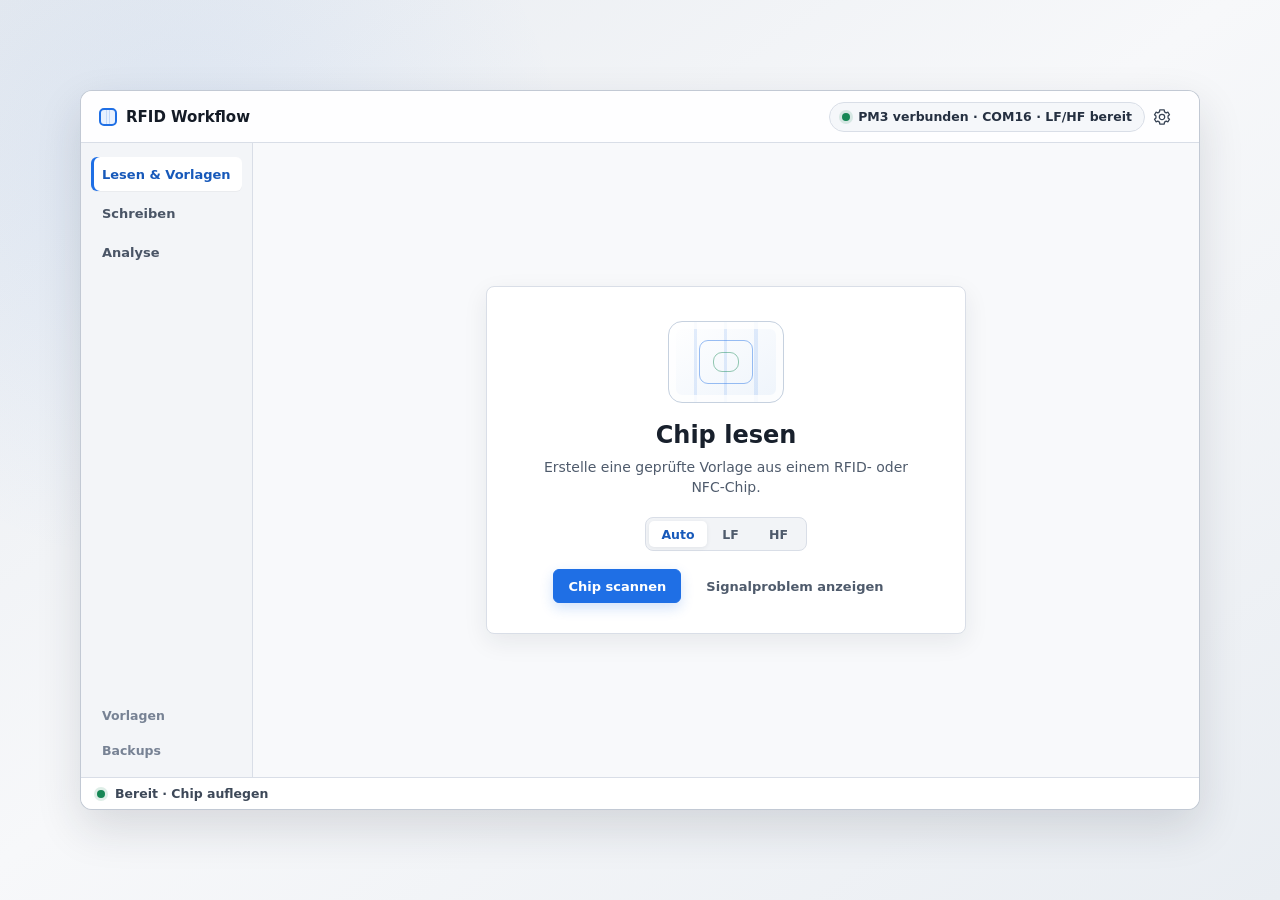
==== web_ui_prototype/index.html @ 1fb96a8c "Add modern web UI prototype for scan and write workflows" ====
<!doctype html>
<html lang="de">
  <head>
    <meta charset="utf-8" />
    <meta name="viewport" content="width=device-width, initial-scale=1" />
    <title>RFID Workflow Prototype</title>
    <link rel="icon" href="assets/favicon.svg" type="image/svg+xml" />
    <link rel="stylesheet" href="styles.css?v=20260621f" />
  </head>
  <body>
    <div class="app-shell" data-app-shell>
      <header class="app-header">
        <div class="brand" aria-label="RFID Workflow">
          <span class="brand-mark" aria-hidden="true"></span>
          <span>RFID Workflow</span>
        </div>
        <div class="device-status" aria-live="polite">
          <span class="status-dot" aria-hidden="true"></span>
          PM3 verbunden · COM16 · LF/HF bereit
        </div>
        <button class="icon-button" type="button" data-settings-toggle aria-label="Einstellungen öffnen">
          <svg viewBox="0 0 24 24" aria-hidden="true">
            <path d="M12 8.4a3.6 3.6 0 1 0 0 7.2 3.6 3.6 0 0 0 0-7.2Zm8.1 3.6c0-.5 0-1-.1-1.4l2-1.5-2-3.5-2.4 1a8.9 8.9 0 0 0-2.3-1.4L15 2.6H9l-.3 2.6a8.9 8.9 0 0 0-2.3 1.4l-2.4-1-2 3.5 2 1.5a9.6 9.6 0 0 0 0 2.8l-2 1.5 2 3.5 2.4-1a8.9 8.9 0 0 0 2.3 1.4L9 21.4h6l.3-2.6a8.9 8.9 0 0 0 2.3-1.4l2.4 1 2-3.5-2-1.5c.1-.4.1-.9.1-1.4Z" />
          </svg>
        </button>
        <div class="settings-panel" data-settings-panel hidden>
          <div class="panel-title">Einstellungen</div>
          <label class="check-row">
            <input type="checkbox" data-expert-toggle />
            <span>Erweiterte Werkzeuge anzeigen</span>
          </label>
        </div>
      </header>

      <aside class="side-nav" aria-label="Hauptnavigation">
        <nav class="primary-nav">
          <button class="nav-item is-active" type="button" data-view="read">Lesen &amp; Vorlagen</button>
          <button class="nav-item" type="button" data-view="write">Schreiben</button>
          <button class="nav-item" type="button" data-view="analysis">Analyse</button>
        </nav>
        <nav class="secondary-nav" aria-label="Ablagen">
          <button class="nav-item nav-item-sub" type="button" data-view="templates">Vorlagen</button>
          <button class="nav-item nav-item-sub" type="button" data-view="backups">Backups</button>
        </nav>
      </aside>

      <main id="appView" class="app-main" tabindex="-1"></main>

      <footer class="status-bar" aria-live="polite">
        <span class="status-bar-dot" aria-hidden="true"></span>
        <span id="statusText">Bereit · Chip auflegen</span>
      </footer>
    </div>

    <div id="modalRoot" class="modal-root" hidden></div>
    <script src="app.js?v=20260621f"></script>
  </body>
</html>
---- web_ui_prototype/styles.css ----
:root {
  color-scheme: light;
  --bg: #eef1f5;
  --shell: #f8f9fb;
  --surface: #ffffff;
  --surface-raised: #fbfcfd;
  --surface-muted: #f2f4f7;
  --line: #d9dee7;
  --line-strong: #c8ced9;
  --text: #18202c;
  --text-soft: #4f5b6c;
  --text-muted: #778294;
  --accent: #1f6fe5;
  --accent-dark: #1759ba;
  --accent-soft: #e8f1ff;
  --success: #168755;
  --success-soft: #e6f6ee;
  --warn: #a46d00;
  --warn-soft: #fff3d7;
  --danger: #bf3434;
  --danger-soft: #fde8e8;
  --readonly: #f0f2f5;
  --shadow: 0 18px 45px rgba(28, 36, 50, 0.14);
  --shadow-subtle: 0 8px 24px rgba(28, 36, 50, 0.08);
  --radius: 8px;
  --radius-sm: 6px;
  --header-h: 52px;
  --status-h: 32px;
  --nav-w: 172px;
  --font: "Segoe UI", Inter, system-ui, -apple-system, BlinkMacSystemFont, "Helvetica Neue", Arial, sans-serif;
}

* {
  box-sizing: border-box;
}

[hidden] {
  display: none !important;
}

html,
body {
  width: 100%;
  min-width: 0;
  height: 100%;
  margin: 0;
  overflow: hidden;
}

body {
  display: grid;
  place-items: center;
  background:
    radial-gradient(circle at 14% 20%, rgba(31, 111, 229, 0.08), transparent 30%),
    linear-gradient(145deg, #e7ebf0 0%, #f7f8fa 48%, #e9edf2 100%);
  color: var(--text);
  font-family: var(--font);
  font-size: 14px;
  letter-spacing: 0;
}

button,
input,
textarea,
select {
  font: inherit;
}

button {
  border: 0;
}

.app-shell {
  display: grid;
  grid-template-columns: var(--nav-w) minmax(0, 1fr);
  grid-template-rows: var(--header-h) minmax(0, 1fr) var(--status-h);
  width: min(1120px, calc(100vw - 28px));
  height: min(720px, calc(100vh - 24px));
  min-height: 620px;
  overflow: hidden;
  background: var(--shell);
  border: 1px solid rgba(172, 181, 196, 0.7);
  border-radius: 12px;
  box-shadow: var(--shadow);
}

.app-header {
  position: relative;
  z-index: 10;
  display: grid;
  grid-column: 1 / -1;
  grid-template-columns: var(--nav-w) 1fr 44px;
  align-items: center;
  height: var(--header-h);
  padding: 0 10px 0 18px;
  background: rgba(255, 255, 255, 0.92);
  border-bottom: 1px solid var(--line);
}

.brand {
  display: flex;
  align-items: center;
  gap: 9px;
  min-width: 0;
  font-size: 15px;
  font-weight: 700;
  color: #141b26;
}

.brand-mark {
  width: 18px;
  height: 18px;
  border: 2px solid var(--accent);
  border-radius: 5px;
  background:
    linear-gradient(90deg, transparent 34%, rgba(31, 111, 229, 0.18) 34% 46%, transparent 46% 54%, rgba(31, 111, 229, 0.18) 54% 66%, transparent 66%),
    var(--accent-soft);
}

.device-status {
  justify-self: end;
  display: flex;
  align-items: center;
  gap: 8px;
  min-width: 0;
  max-width: 100%;
  height: 30px;
  padding: 0 12px;
  color: #253041;
  background: #f5f7fa;
  border: 1px solid var(--line);
  border-radius: 999px;
  font-size: 12.5px;
  font-weight: 600;
  white-space: nowrap;
}

.status-dot,
.status-bar-dot {
  display: inline-block;
  width: 8px;
  height: 8px;
  background: var(--success);
  border-radius: 999px;
  box-shadow: 0 0 0 3px rgba(22, 135, 85, 0.14);
}

.icon-button {
  display: inline-grid;
  place-items: center;
  width: 34px;
  height: 34px;
  color: #384455;
  background: transparent;
  border-radius: var(--radius-sm);
  cursor: pointer;
}

.icon-button:hover,
.icon-button:focus-visible {
  background: var(--surface-muted);
  outline: none;
}

.icon-button svg {
  width: 18px;
  height: 18px;
  fill: none;
  stroke: currentColor;
  stroke-linecap: round;
  stroke-linejoin: round;
  stroke-width: 1.7;
}

.settings-panel {
  position: absolute;
  top: 45px;
  right: 10px;
  width: 268px;
  padding: 14px;
  background: var(--surface);
  border: 1px solid var(--line-strong);
  border-radius: var(--radius);
  box-shadow: var(--shadow-subtle);
}

.panel-title {
  margin-bottom: 10px;
  font-size: 13px;
  font-weight: 750;
}

.check-row {
  display: flex;
  align-items: center;
  gap: 10px;
  color: var(--text-soft);
  font-size: 13px;
}

.check-row input {
  width: 15px;
  height: 15px;
  accent-color: var(--accent);
}

.side-nav {
  display: flex;
  flex-direction: column;
  justify-content: space-between;
  min-width: 0;
  min-height: 0;
  padding: 14px 10px 12px;
  background: #f3f5f8;
  border-right: 1px solid var(--line);
}

.primary-nav,
.secondary-nav {
  display: grid;
  gap: 5px;
}

.nav-item {
  position: relative;
  display: flex;
  align-items: center;
  width: 100%;
  min-height: 34px;
  padding: 0 11px;
  color: #4a5566;
  background: transparent;
  border-radius: var(--radius-sm);
  font-size: 13px;
  font-weight: 650;
  text-align: left;
  cursor: pointer;
}

.nav-item:hover,
.nav-item:focus-visible {
  color: var(--text);
  background: rgba(255, 255, 255, 0.75);
  outline: none;
}

.nav-item.is-active {
  color: var(--accent-dark);
  background: #ffffff;
  box-shadow: inset 3px 0 0 var(--accent), 0 1px 0 rgba(20, 30, 44, 0.04);
}

.nav-item-sub {
  min-height: 30px;
  color: var(--text-muted);
  font-size: 12.5px;
}

.app-main {
  min-width: 0;
  min-height: 0;
  overflow: hidden;
  padding: 16px 18px;
}

.status-bar {
  display: flex;
  grid-column: 1 / -1;
  align-items: center;
  gap: 10px;
  min-width: 0;
  height: var(--status-h);
  padding: 0 16px;
  color: #3d4858;
  background: rgba(255, 255, 255, 0.94);
  border-top: 1px solid var(--line);
  font-size: 12.5px;
  font-weight: 600;
  white-space: nowrap;
}

.screen {
  display: flex;
  flex-direction: column;
  min-width: 0;
  min-height: 0;
  height: 100%;
  gap: 12px;
}

.screen-head {
  display: flex;
  align-items: flex-start;
  justify-content: space-between;
  gap: 16px;
  min-height: 42px;
}

.screen-title {
  margin: 0;
  font-size: 22px;
  font-weight: 760;
  line-height: 1.15;
  letter-spacing: 0;
}

.screen-subtitle {
  margin: 6px 0 0;
  max-width: 580px;
  color: var(--text-soft);
  font-size: 13px;
  line-height: 1.45;
}

.segmented {
  display: inline-flex;
  align-items: center;
  height: 34px;
  padding: 3px;
  background: var(--surface-muted);
  border: 1px solid var(--line);
  border-radius: var(--radius);
}

.segment {
  min-width: 48px;
  height: 26px;
  padding: 0 12px;
  color: var(--text-soft);
  background: transparent;
  border-radius: 5px;
  font-size: 12.5px;
  font-weight: 700;
  cursor: pointer;
}

.segment.is-active {
  color: var(--accent-dark);
  background: var(--surface);
  box-shadow: 0 1px 4px rgba(25, 35, 50, 0.08);
}

.button {
  display: inline-flex;
  align-items: center;
  justify-content: center;
  gap: 8px;
  min-height: 34px;
  padding: 0 14px;
  color: #ffffff;
  background: var(--accent);
  border: 1px solid var(--accent);
  border-radius: var(--radius-sm);
  font-size: 13px;
  font-weight: 760;
  white-space: nowrap;
  cursor: pointer;
  box-shadow: 0 5px 13px rgba(31, 111, 229, 0.2);
}

.button:hover,
.button:focus-visible {
  background: var(--accent-dark);
  border-color: var(--accent-dark);
  outline: none;
}

.button-secondary {
  color: var(--text);
  background: #ffffff;
  border-color: var(--line-strong);
  box-shadow: none;
}

.button-secondary:hover,
.button-secondary:focus-visible {
  background: var(--surface-muted);
  border-color: #b9c1ce;
}

.button-quiet {
  color: var(--text-soft);
  background: transparent;
  border-color: transparent;
  box-shadow: none;
}

.button-quiet:hover,
.button-quiet:focus-visible {
  color: var(--text);
  background: var(--surface-muted);
}

.button:disabled {
  color: #a0a8b5;
  background: #e7ebf1;
  border-color: #e1e5ec;
  cursor: default;
  box-shadow: none;
}

.empty-start {
  display: grid;
  place-items: center;
  flex: 1;
  min-height: 0;
}

.scan-card {
  display: grid;
  justify-items: center;
  width: min(480px, 100%);
  padding: 34px 34px 30px;
  background: var(--surface);
  border: 1px solid var(--line);
  border-radius: var(--radius);
  box-shadow: var(--shadow-subtle);
}

.scan-icon {
  position: relative;
  width: 116px;
  height: 82px;
  margin-bottom: 18px;
  border: 1px solid #c6d1df;
  border-radius: 14px;
  background:
    linear-gradient(90deg, transparent 0 22%, rgba(31, 111, 229, 0.12) 22% 25%, transparent 25% 48%, rgba(31, 111, 229, 0.12) 48% 51%, transparent 51% 75%, rgba(31, 111, 229, 0.12) 75% 78%, transparent 78%),
    linear-gradient(145deg, #ffffff 0%, #eef4fb 100%);
  box-shadow: inset 0 0 0 7px rgba(255, 255, 255, 0.8);
}

.scan-icon::before,
.scan-icon::after {
  content: "";
  position: absolute;
  inset: 18px 30px;
  border: 1px solid rgba(31, 111, 229, 0.45);
  border-radius: 9px;
}

.scan-icon::after {
  inset: 30px 44px;
  border-color: rgba(22, 135, 85, 0.45);
}

.scan-card h1,
.scan-state h1 {
  margin: 0;
  font-size: 24px;
  font-weight: 780;
}

.scan-card p {
  margin: 8px 0 20px;
  max-width: 380px;
  color: var(--text-soft);
  text-align: center;
  line-height: 1.45;
}

.scan-actions {
  display: flex;
  align-items: center;
  gap: 10px;
  margin-top: 18px;
}

.scan-state {
  display: grid;
  grid-template-columns: minmax(260px, 0.9fr) minmax(300px, 1.1fr);
  align-items: center;
  gap: 28px;
  flex: 1;
  min-height: 0;
  padding: 22px;
  background: var(--surface);
  border: 1px solid var(--line);
  border-radius: var(--radius);
}

.scan-visual {
  display: grid;
  place-items: center;
  min-height: 360px;
  background:
    linear-gradient(135deg, rgba(31, 111, 229, 0.08), transparent 55%),
    var(--surface-muted);
  border: 1px solid #e1e6ee;
  border-radius: var(--radius);
}

.antenna {
  position: relative;
  width: 210px;
  height: 210px;
  display: grid;
  place-items: center;
}

.antenna::before,
.antenna::after {
  content: "";
  position: absolute;
  border: 1px solid rgba(31, 111, 229, 0.34);
  border-radius: 999px;
  animation: pulse 1.7s ease-out infinite;
}

.antenna::before {
  inset: 26px;
}

.antenna::after {
  inset: 2px;
  animation-delay: 0.45s;
}

.chip-mini {
  position: relative;
  width: 112px;
  height: 82px;
  border: 1px solid #bac7d8;
  border-radius: 13px;
  background: linear-gradient(150deg, #ffffff 0%, #eaf1f8 100%);
  box-shadow: 0 14px 34px rgba(31, 45, 66, 0.14);
}

.chip-mini::before {
  content: "";
  position: absolute;
  inset: 20px 32px;
  border: 1px solid rgba(31, 111, 229, 0.55);
  border-radius: 8px;
}

.scan-step-list {
  display: grid;
  gap: 8px;
  margin-top: 22px;
}

.scan-step {
  display: flex;
  align-items: center;
  gap: 10px;
  min-height: 34px;
  padding: 0 10px;
  color: var(--text-muted);
  background: #f6f8fb;
  border: 1px solid transparent;
  border-radius: var(--radius-sm);
  font-size: 13px;
  font-weight: 650;
}

.step-bullet {
  display: grid;
  place-items: center;
  width: 18px;
  height: 18px;
  color: #ffffff;
  background: #b5bfce;
  border-radius: 999px;
  font-size: 11px;
}

.scan-step.is-active {
  color: var(--accent-dark);
  background: var(--accent-soft);
  border-color: rgba(31, 111, 229, 0.18);
}

.scan-step.is-done {
  color: var(--success);
  background: var(--success-soft);
}

.scan-step.is-done .step-bullet {
  background: var(--success);
}

.scan-step.is-active .step-bullet {
  background: var(--accent);
}

.signal-panel {
  display: grid;
  gap: 14px;
  align-content: center;
  max-width: 420px;
}

.signal-banner {
  display: grid;
  gap: 5px;
  padding: 14px;
  color: #6b4a00;
  background: var(--warn-soft);
  border: 1px solid #f0cd77;
  border-radius: var(--radius);
}

.signal-banner strong {
  color: var(--warn);
}

.result-grid {
  display: grid;
  grid-template-columns: minmax(280px, 0.86fr) minmax(360px, 1.14fr);
  gap: 14px;
  flex: 1;
  min-height: 0;
}

.panel {
  min-width: 0;
  min-height: 0;
  padding: 14px;
  background: var(--surface);
  border: 1px solid var(--line);
  border-radius: var(--radius);
  box-shadow: 0 1px 0 rgba(20, 30, 44, 0.03);
}

.panel-fill {
  display: flex;
  flex-direction: column;
  overflow: hidden;
}

.panel-header {
  display: flex;
  align-items: flex-start;
  justify-content: space-between;
  gap: 12px;
  margin-bottom: 12px;
}

.panel-header h2,
.panel-header h3 {
  margin: 0;
  font-size: 15px;
  font-weight: 760;
}

.meta-line {
  margin-top: 4px;
  color: var(--text-muted);
  font-size: 12.5px;
  font-weight: 650;
}

.chip-card {
  position: relative;
  min-width: 0;
  padding: 14px;
  overflow: hidden;
  background:
    linear-gradient(135deg, rgba(31, 111, 229, 0.1), transparent 58%),
    #f8fafc;
  border: 1px solid #ccd5e2;
  border-radius: var(--radius);
}

.chip-card::before {
  content: "";
  position: absolute;
  top: -40px;
  right: -52px;
  width: 145px;
  height: 145px;
  border: 1px solid rgba(31, 111, 229, 0.14);
  border-radius: 999px;
}

.chip-top {
  position: relative;
  display: flex;
  align-items: flex-start;
  justify-content: space-between;
  gap: 12px;
}

.chip-name {
  margin: 0;
  font-size: 18px;
  font-weight: 800;
}

.chip-frequency {
  display: inline-flex;
  align-items: center;
  height: 22px;
  margin-top: 6px;
  padding: 0 8px;
  color: #31506f;
  background: #eaf1f8;
  border: 1px solid #d1ddec;
  border-radius: 999px;
  font-size: 11.5px;
  font-weight: 760;
}

.info-button {
  display: inline-grid;
  place-items: center;
  width: 26px;
  height: 26px;
  color: var(--accent-dark);
  background: #ffffff;
  border: 1px solid var(--line-strong);
  border-radius: 999px;
  font-size: 12px;
  font-weight: 800;
  cursor: pointer;
}

.info-button:hover,
.info-button:focus-visible {
  border-color: var(--accent);
  outline: none;
}

.chip-body {
  position: relative;
  display: grid;
  grid-template-columns: minmax(94px, 0.6fr) minmax(130px, 1fr);
  gap: 12px;
  margin-top: 15px;
}

.chip-core {
  display: grid;
  place-items: center;
  min-height: 116px;
  border: 1px solid #bdc9da;
  border-radius: 12px;
  background:
    linear-gradient(90deg, transparent 0 15%, rgba(31, 111, 229, 0.12) 15% 18%, transparent 18% 36%, rgba(31, 111, 229, 0.12) 36% 39%, transparent 39% 61%, rgba(31, 111, 229, 0.12) 61% 64%, transparent 64% 82%, rgba(31, 111, 229, 0.12) 82% 85%, transparent 85%),
    #ffffff;
}

.chip-core-inner {
  width: 48px;
  height: 48px;
  border: 1px solid rgba(31, 111, 229, 0.52);
  border-radius: 10px;
  background: rgba(31, 111, 229, 0.08);
}

.chip-facts {
  display: grid;
  align-content: start;
  gap: 8px;
}

.fact {
  display: grid;
  gap: 3px;
}

.fact-label {
  color: var(--text-muted);
  font-size: 11px;
  font-weight: 760;
  text-transform: uppercase;
}

.fact-value {
  min-width: 0;
  color: var(--text);
  font-size: 13px;
  font-weight: 760;
  overflow-wrap: anywhere;
}

.fact-readonly .fact-value {
  display: inline-flex;
  width: fit-content;
  padding: 2px 6px;
  color: #596476;
  background: var(--readonly);
  border-radius: 5px;
}

.memory-list {
  display: grid;
  gap: 7px;
  margin-top: 12px;
}

.memory-row {
  display: grid;
  grid-template-columns: minmax(68px, 0.48fr) minmax(100px, 1fr) auto;
  align-items: center;
  gap: 10px;
  min-height: 34px;
  padding: 0 9px;
  background: #ffffff;
  border: 1px solid #e0e5ed;
  border-radius: var(--radius-sm);
}

.memory-row.is-different {
  background: #fff8e8;
  border-color: #efd48b;
}

.memory-row.is-applied {
  background: var(--success-soft);
  border-color: #b7dfcb;
}

.memory-row.is-reference {
  background: var(--readonly);
}

.memory-label {
  color: #596476;
  font-size: 12px;
  font-weight: 760;
}

.memory-value {
  color: #18202c;
  font-family: "Cascadia Mono", "SFMono-Regular", Consolas, monospace;
  font-size: 12.5px;
  font-weight: 700;
  white-space: nowrap;
}

.memory-state {
  color: var(--text-muted);
  font-size: 11px;
  font-weight: 760;
}

.data-overview {
  display: grid;
  gap: 8px;
  overflow: auto;
  padding-right: 2px;
}

.data-row {
  display: grid;
  grid-template-columns: minmax(74px, 0.42fr) minmax(110px, 1fr);
  align-items: center;
  gap: 12px;
  min-height: 38px;
  padding: 0 12px;
  background: #f8fafc;
  border: 1px solid #e1e6ee;
  border-radius: var(--radius-sm);
}

.data-row strong {
  color: #4a5566;
  font-size: 12.5px;
}

.data-row span {
  font-family: "Cascadia Mono", "SFMono-Regular", Consolas, monospace;
  font-size: 12.5px;
  font-weight: 760;
}

.toolbar-bottom {
  display: flex;
  justify-content: flex-end;
  gap: 10px;
  margin-top: 12px;
}

.write-layout {
  display: grid;
  grid-template-rows: auto minmax(0, 1fr);
  gap: 10px;
  height: 100%;
  min-width: 0;
  min-height: 0;
}

.compat-bar {
  display: flex;
  align-items: center;
  justify-content: space-between;
  gap: 12px;
  min-height: 38px;
  padding: 0 12px;
  border-radius: var(--radius);
  font-size: 13px;
  font-weight: 760;
}

.compat-bar.is-success {
  color: var(--success);
  background: var(--success-soft);
  border: 1px solid #b7dfcb;
}

.compat-bar.is-warn {
  color: var(--warn);
  background: var(--warn-soft);
  border: 1px solid #e7c777;
}

.compat-bar.is-danger {
  color: var(--danger);
  background: var(--danger-soft);
  border: 1px solid #efb7b7;
}

.write-columns {
  display: grid;
  grid-template-columns: minmax(250px, 1fr) minmax(204px, 0.72fr) minmax(250px, 1fr);
  gap: 12px;
  min-width: 0;
  min-height: 0;
}

.write-column {
  display: flex;
  flex-direction: column;
  min-width: 0;
  min-height: 0;
  overflow: hidden;
}

.write-column .chip-card {
  padding: 10px;
}

.write-column .chip-name {
  font-size: 17px;
}

.write-column .chip-frequency {
  height: 20px;
  margin-top: 5px;
  font-size: 11px;
}

.write-column .chip-body {
  grid-template-columns: minmax(78px, 0.54fr) minmax(118px, 1fr);
  gap: 9px;
  margin-top: 10px;
}

.write-column .chip-core {
  min-height: 94px;
  border-radius: 10px;
}

.write-column .chip-core-inner {
  width: 38px;
  height: 38px;
}

.write-column .chip-facts {
  gap: 6px;
}

.write-column .fact-label {
  font-size: 10px;
}

.write-column .fact-value {
  font-size: 12px;
}

.write-column .memory-list {
  gap: 5px;
  margin-top: 8px;
}

.write-column .memory-row {
  min-height: 29px;
  grid-template-columns: minmax(58px, 0.45fr) minmax(88px, 1fr) auto;
  gap: 7px;
  padding: 0 8px;
}

.write-column .memory-label,
.write-column .memory-value {
  font-size: 11.5px;
}

.write-column .memory-state {
  font-size: 10.5px;
}

.empty-state {
  display: grid;
  justify-items: center;
  align-content: center;
  flex: 1;
  min-height: 220px;
  gap: 14px;
  color: var(--text-muted);
  text-align: center;
}

.empty-chip {
  position: relative;
  width: 108px;
  height: 72px;
  border: 1px dashed #b9c3d0;
  border-radius: 12px;
  background: linear-gradient(145deg, #ffffff 0%, #f0f3f7 100%);
}

.empty-chip::before {
  content: "";
  position: absolute;
  inset: 22px 36px;
  border: 1px dashed #a9b6c7;
  border-radius: 8px;
}

.select-stack {
  display: grid;
  grid-template-columns: minmax(0, 1fr) auto minmax(0, 1fr);
  align-items: end;
  gap: 5px 8px;
  margin-bottom: 9px;
}

.select-stack .field-label:first-of-type {
  grid-column: 1;
  grid-row: 1;
}

.select-stack #targetSelect {
  grid-column: 1;
  grid-row: 2;
}

.select-stack .or-label {
  grid-column: 2;
  grid-row: 2;
}

.select-stack .field-label[for="backupSelect"] {
  grid-column: 3;
  grid-row: 1;
}

.select-stack #backupSelect {
  grid-column: 3;
  grid-row: 2;
}

.field-label {
  color: var(--text-muted);
  font-size: 11.5px;
  font-weight: 760;
  text-transform: uppercase;
}

.target-select {
  width: 100%;
  height: 34px;
  padding: 0 10px;
  color: var(--text);
  background: #ffffff;
  border: 1px solid var(--line-strong);
  border-radius: var(--radius-sm);
  font-size: 12.5px;
  font-weight: 650;
}

.target-select:focus {
  border-color: var(--accent);
  outline: 3px solid rgba(31, 111, 229, 0.12);
}

.or-label {
  color: var(--text-muted);
  font-size: 12px;
  text-align: center;
  padding-bottom: 9px;
}

.action-stack {
  display: flex;
  flex-direction: column;
  min-height: 0;
}

.difference-count {
  margin-bottom: 10px;
  color: var(--text);
  font-size: 18px;
  font-weight: 800;
}

.action-list {
  display: grid;
  gap: 8px;
  overflow: auto;
}

.write-action {
  display: flex;
  align-items: center;
  justify-content: center;
  gap: 8px;
  min-height: 38px;
  padding: 0 9px;
  color: var(--accent-dark);
  background: #ffffff;
  border: 1px solid #c7d7f1;
  border-radius: var(--radius-sm);
  font-size: 12px;
  font-weight: 760;
  line-height: 1.15;
  text-align: center;
  cursor: pointer;
}

.write-action:hover,
.write-action:focus-visible {
  background: var(--accent-soft);
  outline: none;
}

.write-action.is-working {
  color: #5c6a7d;
  background: #f3f6fa;
  border-color: var(--line);
  cursor: default;
}

.done-list {
  display: grid;
  gap: 6px;
  margin-top: 12px;
}

.done-row {
  min-height: 30px;
  padding: 7px 9px;
  color: var(--success);
  background: var(--success-soft);
  border: 1px solid #b7dfcb;
  border-radius: var(--radius-sm);
  font-size: 12px;
  font-weight: 750;
}

.no-actions {
  padding: 14px;
  color: var(--text-soft);
  background: #f6f8fb;
  border: 1px solid var(--line);
  border-radius: var(--radius);
  font-size: 13px;
  line-height: 1.4;
}

.analysis-grid {
  display: grid;
  grid-template-columns: repeat(3, minmax(0, 1fr));
  gap: 12px;
}

.analysis-card {
  display: grid;
  align-content: start;
  gap: 10px;
  min-height: 150px;
  padding: 14px;
  background: var(--surface);
  border: 1px solid var(--line);
  border-radius: var(--radius);
}

.analysis-icon {
  display: grid;
  place-items: center;
  width: 34px;
  height: 34px;
  color: var(--accent-dark);
  background: var(--accent-soft);
  border-radius: var(--radius-sm);
}

.analysis-card h2 {
  margin: 0;
  font-size: 15px;
}

.analysis-card p {
  margin: 0;
  color: var(--text-soft);
  font-size: 12.5px;
  line-height: 1.4;
}

.list-page {
  display: grid;
  gap: 10px;
  overflow: auto;
}

.list-item {
  display: grid;
  grid-template-columns: 1fr auto;
  align-items: center;
  gap: 10px;
  min-height: 48px;
  padding: 10px 12px;
  background: var(--surface);
  border: 1px solid var(--line);
  border-radius: var(--radius);
}

.list-item strong {
  display: block;
  margin-bottom: 4px;
  font-size: 13px;
}

.list-item span {
  color: var(--text-muted);
  font-size: 12px;
}

.modal-root {
  position: fixed;
  inset: 0;
  z-index: 50;
  display: grid;
  place-items: center;
  background: rgba(20, 27, 38, 0.36);
}

.modal {
  width: min(390px, calc(100vw - 36px));
  padding: 16px;
  background: var(--surface);
  border: 1px solid var(--line-strong);
  border-radius: var(--radius);
  box-shadow: var(--shadow);
}

.modal h2 {
  margin: 0 0 14px;
  font-size: 18px;
}

.form-grid {
  display: grid;
  gap: 11px;
}

.form-field {
  display: grid;
  gap: 6px;
}

.form-field label {
  color: var(--text-soft);
  font-size: 12px;
  font-weight: 760;
}

.form-field input,
.form-field textarea {
  width: 100%;
  border: 1px solid var(--line-strong);
  border-radius: var(--radius-sm);
  color: var(--text);
  background: #ffffff;
  font-size: 13px;
}

.form-field input {
  height: 36px;
  padding: 0 10px;
}

.form-field textarea {
  min-height: 72px;
  resize: vertical;
  padding: 9px 10px;
}

.form-field input:focus,
.form-field textarea:focus {
  border-color: var(--accent);
  outline: 3px solid rgba(31, 111, 229, 0.12);
}

.modal-actions {
  display: flex;
  justify-content: flex-end;
  gap: 8px;
  margin-top: 14px;
}

.popover {
  position: absolute;
  z-index: 40;
  width: min(318px, calc(100vw - 32px));
  padding: 12px;
  background: #ffffff;
  border: 1px solid var(--line-strong);
  border-radius: var(--radius);
  box-shadow: var(--shadow-subtle);
}

.popover h3 {
  margin: 0 0 10px;
  font-size: 14px;
}

.detail-list {
  display: grid;
  gap: 7px;
}

.detail-row {
  display: grid;
  grid-template-columns: minmax(110px, 0.65fr) minmax(90px, 1fr);
  gap: 10px;
  padding-bottom: 7px;
  border-bottom: 1px solid #edf0f4;
  font-size: 12px;
}

.detail-row:last-child {
  border-bottom: 0;
  padding-bottom: 0;
}

.detail-row span:first-child {
  color: var(--text-muted);
}

.detail-row span:last-child {
  color: var(--text);
  font-weight: 700;
  overflow-wrap: anywhere;
}

@keyframes pulse {
  0% {
    opacity: 0.84;
    transform: scale(0.84);
  }
  100% {
    opacity: 0;
    transform: scale(1.08);
  }
}

@media (max-width: 980px) {
  .app-shell {
    width: 100vw;
    height: 100vh;
    min-height: 0;
    border-radius: 0;
  }

  .app-header {
    grid-template-columns: auto minmax(0, 1fr) 36px;
    column-gap: 8px;
    padding-left: 12px;
  }

  .device-status {
    justify-self: stretch;
    max-width: none;
    min-width: 0;
    padding: 0 9px;
    overflow: hidden;
    text-overflow: ellipsis;
    font-size: 0;
  }

  .device-status::after {
    content: "PM3 verbunden";
    font-size: 12px;
    font-weight: 700;
  }

  .side-nav {
    padding-inline: 8px;
  }

  .write-columns {
    grid-template-columns: minmax(230px, 1fr) minmax(188px, 0.72fr) minmax(230px, 1fr);
    gap: 10px;
  }

  .chip-body {
    grid-template-columns: 1fr;
  }

  .chip-core {
    min-height: 84px;
  }
}

@media (max-width: 760px) {
  body {
    overflow: auto;
  }

  .app-shell {
    grid-template-columns: 1fr;
    grid-template-rows: var(--header-h) auto minmax(0, 1fr) var(--status-h);
    height: auto;
    min-height: 100vh;
    overflow: visible;
  }

  .app-header,
  .status-bar {
    grid-column: 1;
  }

  .side-nav {
    display: grid;
    grid-template-columns: 1fr auto;
    border-right: 0;
    border-bottom: 1px solid var(--line);
  }

  .primary-nav,
  .secondary-nav {
    display: flex;
    flex-wrap: wrap;
  }

  .nav-item {
    width: auto;
  }

  .app-main {
    overflow: visible;
  }

  .scan-state,
  .result-grid,
  .write-columns,
  .analysis-grid {
    grid-template-columns: 1fr;
  }

  .select-stack,
  .select-stack .field-label:first-of-type,
  .select-stack #targetSelect,
  .select-stack .or-label,
  .select-stack .field-label[for="backupSelect"],
  .select-stack #backupSelect {
    grid-column: 1;
    grid-row: auto;
  }

  .select-stack {
    grid-template-columns: 1fr;
  }

  .or-label {
    padding-bottom: 0;
  }

  .write-layout {
    height: auto;
  }
}

@media (prefers-reduced-motion: reduce) {
  *,
  *::before,
  *::after {
    animation-duration: 0.01ms !important;
    animation-iteration-count: 1 !important;
    scroll-behavior: auto !important;
  }
}
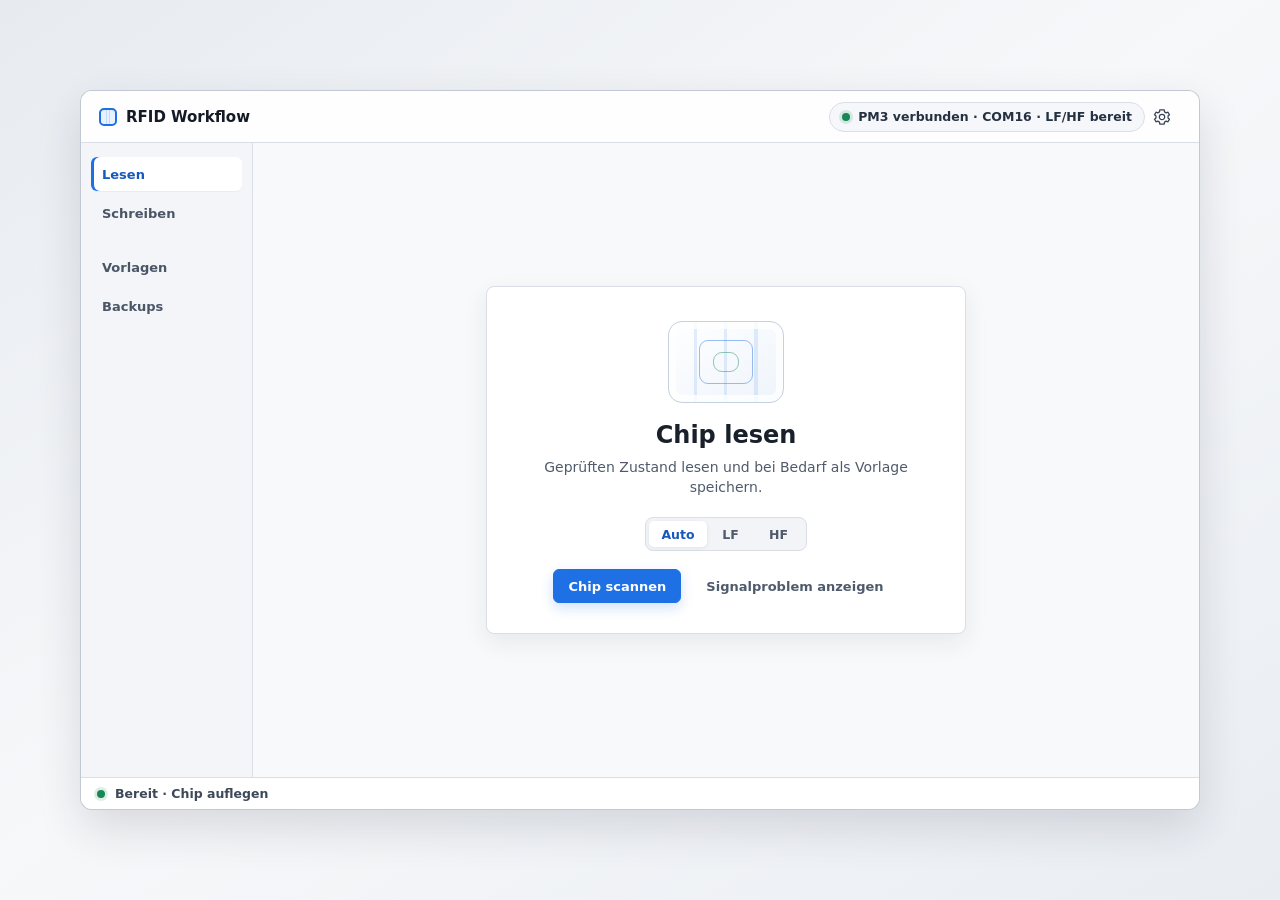
==== commit dfe79183: "Refine web workflow UI and add template management" ====
--- a/web_ui_prototype/index.html
+++ b/web_ui_prototype/index.html
@@ -5,7 +5,7 @@
     <meta name="viewport" content="width=device-width, initial-scale=1" />
     <title>RFID Workflow Prototype</title>
     <link rel="icon" href="assets/favicon.svg" type="image/svg+xml" />
-    <link rel="stylesheet" href="styles.css?v=20260621f" />
+    <link rel="stylesheet" href="styles.css?v=20260621g" />
   </head>
   <body>
     <div class="app-shell" data-app-shell>
@@ -34,13 +34,11 @@
 
       <aside class="side-nav" aria-label="Hauptnavigation">
         <nav class="primary-nav">
-          <button class="nav-item is-active" type="button" data-view="read">Lesen &amp; Vorlagen</button>
+          <button class="nav-item is-active" type="button" data-view="read">Lesen</button>
           <button class="nav-item" type="button" data-view="write">Schreiben</button>
-          <button class="nav-item" type="button" data-view="analysis">Analyse</button>
-        </nav>
-        <nav class="secondary-nav" aria-label="Ablagen">
-          <button class="nav-item nav-item-sub" type="button" data-view="templates">Vorlagen</button>
-          <button class="nav-item nav-item-sub" type="button" data-view="backups">Backups</button>
+          <span class="nav-break" aria-hidden="true"></span>
+          <button class="nav-item" type="button" data-view="templates">Vorlagen</button>
+          <button class="nav-item" type="button" data-view="backups">Backups</button>
         </nav>
       </aside>
 
@@ -53,6 +51,7 @@
     </div>
 
     <div id="modalRoot" class="modal-root" hidden></div>
-    <script src="app.js?v=20260621f"></script>
+    <div id="toastRoot" class="toast-root" hidden></div>
+    <script src="app.js?v=20260621g"></script>
   </body>
 </html>
--- a/web_ui_prototype/styles.css
+++ b/web_ui_prototype/styles.css
@@ -50,9 +50,7 @@
 body {
   display: grid;
   place-items: center;
-  background:
-    radial-gradient(circle at 14% 20%, rgba(31, 111, 229, 0.08), transparent 30%),
-    linear-gradient(145deg, #e7ebf0 0%, #f7f8fa 48%, #e9edf2 100%);
+  background: linear-gradient(145deg, #e7ebf0 0%, #f7f8fa 48%, #e9edf2 100%);
   color: var(--text);
   font-family: var(--font);
   font-size: 14px;
@@ -207,7 +205,7 @@
 .side-nav {
   display: flex;
   flex-direction: column;
-  justify-content: space-between;
+  justify-content: flex-start;
   min-width: 0;
   min-height: 0;
   padding: 14px 10px 12px;
@@ -219,6 +217,10 @@
 .secondary-nav {
   display: grid;
   gap: 5px;
+}
+
+.nav-break {
+  height: 10px;
 }
 
 .nav-item {
@@ -286,6 +288,24 @@
   min-height: 0;
   height: 100%;
   gap: 12px;
+}
+
+.result-summary {
+  display: flex;
+  align-items: center;
+  justify-content: space-between;
+  gap: 16px;
+  padding: 12px 14px;
+  background: var(--surface);
+  border: 1px solid var(--line);
+  border-radius: var(--radius);
+}
+
+.result-actions {
+  display: flex;
+  align-items: center;
+  gap: 8px;
+  flex-shrink: 0;
 }
 
 .screen-head {
@@ -358,6 +378,12 @@
   box-shadow: 0 5px 13px rgba(31, 111, 229, 0.2);
 }
 
+.button-small {
+  min-height: 30px;
+  padding: 0 10px;
+  font-size: 12px;
+}
+
 .button:hover,
 .button:focus-visible {
   background: var(--accent-dark);
@@ -608,8 +634,8 @@
 .result-grid {
   display: grid;
   grid-template-columns: minmax(280px, 0.86fr) minmax(360px, 1.14fr);
+  align-items: start;
   gap: 14px;
-  flex: 1;
   min-height: 0;
 }
 
@@ -627,6 +653,10 @@
   display: flex;
   flex-direction: column;
   overflow: hidden;
+}
+
+.panel-fit {
+  align-self: start;
 }
 
 .panel-header {
@@ -725,7 +755,7 @@
 .chip-body {
   position: relative;
   display: grid;
-  grid-template-columns: minmax(94px, 0.6fr) minmax(130px, 1fr);
+  grid-template-columns: minmax(92px, 0.56fr) minmax(130px, 1fr);
   gap: 12px;
   margin-top: 15px;
 }
@@ -775,6 +805,22 @@
   overflow-wrap: anywhere;
 }
 
+.fact-value.is-different {
+  width: fit-content;
+  padding: 2px 6px;
+  color: #7a5200;
+  background: var(--warn-soft);
+  border-radius: 5px;
+}
+
+.fact-value.is-applied {
+  width: fit-content;
+  padding: 2px 6px;
+  color: var(--success);
+  background: var(--success-soft);
+  border-radius: 5px;
+}
+
 .fact-readonly .fact-value {
   display: inline-flex;
   width: fit-content;
@@ -784,62 +830,60 @@
   border-radius: 5px;
 }
 
-.memory-list {
+.segment-block {
+  position: relative;
   display: grid;
   gap: 7px;
-  margin-top: 12px;
-}
-
-.memory-row {
-  display: grid;
-  grid-template-columns: minmax(68px, 0.48fr) minmax(100px, 1fr) auto;
-  align-items: center;
-  gap: 10px;
-  min-height: 34px;
-  padding: 0 9px;
-  background: #ffffff;
-  border: 1px solid #e0e5ed;
-  border-radius: var(--radius-sm);
-}
-
-.memory-row.is-different {
-  background: #fff8e8;
-  border-color: #efd48b;
-}
-
-.memory-row.is-applied {
-  background: var(--success-soft);
-  border-color: #b7dfcb;
-}
-
-.memory-row.is-reference {
-  background: var(--readonly);
-}
-
-.memory-label {
-  color: #596476;
-  font-size: 12px;
-  font-weight: 760;
-}
-
-.memory-value {
-  color: #18202c;
-  font-family: "Cascadia Mono", "SFMono-Regular", Consolas, monospace;
-  font-size: 12.5px;
-  font-weight: 700;
-  white-space: nowrap;
-}
-
-.memory-state {
+  margin-top: 13px;
+}
+
+.segment-title {
   color: var(--text-muted);
   font-size: 11px;
   font-weight: 760;
+  text-transform: uppercase;
+}
+
+.memory-segments {
+  display: grid;
+  grid-template-columns: repeat(4, minmax(0, 1fr));
+  gap: 7px;
+}
+
+.memory-segment {
+  display: grid;
+  place-items: center;
+  min-height: 34px;
+  color: #39506b;
+  background: #ffffff;
+  border: 1px solid #d8e1ec;
+  border-radius: var(--radius-sm);
+  font-family: "Cascadia Mono", "SFMono-Regular", Consolas, monospace;
+  font-size: 12px;
+  font-weight: 800;
+}
+
+.memory-segment.is-different {
+  color: #7a5200;
+  background: #fff8e8;
+  border-color: #efd48b;
+}
+
+.memory-segment.is-applied {
+  color: var(--success);
+  background: var(--success-soft);
+  border-color: #b7dfcb;
+}
+
+.memory-segment.is-reference {
+  color: var(--text-muted);
+  background: var(--readonly);
+  border-style: dashed;
 }
 
 .data-overview {
   display: grid;
   gap: 8px;
-  overflow: auto;
   padding-right: 2px;
 }
 
@@ -848,7 +892,7 @@
   grid-template-columns: minmax(74px, 0.42fr) minmax(110px, 1fr);
   align-items: center;
   gap: 12px;
-  min-height: 38px;
+  min-height: 34px;
   padding: 0 12px;
   background: #f8fafc;
   border: 1px solid #e1e6ee;
@@ -894,6 +938,12 @@
   font-weight: 760;
 }
 
+.compat-bar.is-neutral {
+  color: var(--text-soft);
+  background: #f6f8fb;
+  border: 1px solid var(--line);
+}
+
 .compat-bar.is-success {
   color: var(--success);
   background: var(--success-soft);
@@ -914,7 +964,7 @@
 
 .write-columns {
   display: grid;
-  grid-template-columns: minmax(250px, 1fr) minmax(204px, 0.72fr) minmax(250px, 1fr);
+  grid-template-columns: minmax(238px, 0.9fr) minmax(292px, 1.18fr) minmax(238px, 0.9fr);
   gap: 12px;
   min-width: 0;
   min-height: 0;
@@ -928,6 +978,10 @@
   overflow: hidden;
 }
 
+.panel-header-inline {
+  align-items: center;
+}
+
 .write-column .chip-card {
   padding: 10px;
 }
@@ -968,27 +1022,6 @@
 
 .write-column .fact-value {
   font-size: 12px;
-}
-
-.write-column .memory-list {
-  gap: 5px;
-  margin-top: 8px;
-}
-
-.write-column .memory-row {
-  min-height: 29px;
-  grid-template-columns: minmax(58px, 0.45fr) minmax(88px, 1fr) auto;
-  gap: 7px;
-  padding: 0 8px;
-}
-
-.write-column .memory-label,
-.write-column .memory-value {
-  font-size: 11.5px;
-}
-
-.write-column .memory-state {
-  font-size: 10.5px;
 }
 
 .empty-state {
@@ -1002,6 +1035,10 @@
   text-align: center;
 }
 
+.empty-state-compact {
+  min-height: 174px;
+}
+
 .empty-chip {
   position: relative;
   width: 108px;
@@ -1019,37 +1056,10 @@
   border-radius: 8px;
 }
 
-.select-stack {
-  display: grid;
-  grid-template-columns: minmax(0, 1fr) auto minmax(0, 1fr);
-  align-items: end;
-  gap: 5px 8px;
-  margin-bottom: 9px;
-}
-
-.select-stack .field-label:first-of-type {
-  grid-column: 1;
-  grid-row: 1;
-}
-
-.select-stack #targetSelect {
-  grid-column: 1;
-  grid-row: 2;
-}
-
-.select-stack .or-label {
-  grid-column: 2;
-  grid-row: 2;
-}
-
-.select-stack .field-label[for="backupSelect"] {
-  grid-column: 3;
-  grid-row: 1;
-}
-
-.select-stack #backupSelect {
-  grid-column: 3;
-  grid-row: 2;
+.target-control {
+  display: grid;
+  gap: 6px;
+  margin-bottom: 10px;
 }
 
 .field-label {
@@ -1076,11 +1086,23 @@
   outline: 3px solid rgba(31, 111, 229, 0.12);
 }
 
-.or-label {
-  color: var(--text-muted);
-  font-size: 12px;
-  text-align: center;
-  padding-bottom: 9px;
+.link-action {
+  justify-self: start;
+  min-height: 28px;
+  padding: 0;
+  color: var(--accent-dark);
+  background: transparent;
+  border: 0;
+  font-size: 12.5px;
+  font-weight: 760;
+  cursor: pointer;
+}
+
+.link-action:hover,
+.link-action:focus-visible {
+  color: var(--accent);
+  outline: none;
+  text-decoration: underline;
 }
 
 .action-stack {
@@ -1096,58 +1118,76 @@
   font-weight: 800;
 }
 
-.action-list {
+.change-list {
   display: grid;
   gap: 8px;
   overflow: auto;
 }
 
-.write-action {
-  display: flex;
-  align-items: center;
-  justify-content: center;
-  gap: 8px;
-  min-height: 38px;
-  padding: 0 9px;
-  color: var(--accent-dark);
+.change-row {
+  display: grid;
+  grid-template-columns: minmax(78px, 0.58fr) minmax(0, 1.3fr) auto;
+  align-items: center;
+  gap: 10px;
+  min-height: 58px;
+  padding: 8px 9px;
   background: #ffffff;
-  border: 1px solid #c7d7f1;
+  border: 1px solid #dde5ef;
   border-radius: var(--radius-sm);
+}
+
+.change-row.is-working {
+  background: #f6f8fb;
+  border-color: #cbd7e7;
+}
+
+.change-row.is-done {
+  background: var(--success-soft);
+  border-color: #b7dfcb;
+}
+
+.change-row.is-blocked {
+  background: #f7f8fa;
+}
+
+.change-label {
+  color: #4a5566;
+  font-size: 12.5px;
+  font-weight: 800;
+}
+
+.change-values {
+  display: flex;
+  align-items: center;
+  flex-wrap: wrap;
+  gap: 7px;
+  color: #18202c;
+  font-family: "Cascadia Mono", "SFMono-Regular", Consolas, monospace;
   font-size: 12px;
   font-weight: 760;
-  line-height: 1.15;
-  text-align: center;
-  cursor: pointer;
-}
-
-.write-action:hover,
-.write-action:focus-visible {
-  background: var(--accent-soft);
-  outline: none;
-}
-
-.write-action.is-working {
-  color: #5c6a7d;
-  background: #f3f6fa;
-  border-color: var(--line);
-  cursor: default;
-}
-
-.done-list {
-  display: grid;
-  gap: 6px;
-  margin-top: 12px;
-}
-
-.done-row {
-  min-height: 30px;
-  padding: 7px 9px;
+}
+
+.change-status {
+  margin-top: 4px;
+  color: var(--text-muted);
+  font-size: 11.5px;
+  font-weight: 750;
+}
+
+.is-done .change-status,
+.done-label {
   color: var(--success);
-  background: var(--success-soft);
-  border: 1px solid #b7dfcb;
-  border-radius: var(--radius-sm);
-  font-size: 12px;
-  font-weight: 750;
+}
+
+.blocked-label {
+  color: var(--text-muted);
+  font-size: 11.5px;
+  font-weight: 760;
+}
+
+.done-label {
+  font-size: 11.5px;
+  font-weight: 800;
 }
 
 .no-actions {
@@ -1160,72 +1200,47 @@
   line-height: 1.4;
 }
 
-.analysis-grid {
-  display: grid;
-  grid-template-columns: repeat(3, minmax(0, 1fr));
-  gap: 12px;
-}
-
-.analysis-card {
-  display: grid;
-  align-content: start;
+.management-list {
+  display: grid;
   gap: 10px;
-  min-height: 150px;
-  padding: 14px;
+  overflow: auto;
+}
+
+.management-item {
+  display: grid;
+  grid-template-columns: minmax(0, 1fr) auto;
+  align-items: start;
+  gap: 14px;
+  padding: 12px;
   background: var(--surface);
   border: 1px solid var(--line);
   border-radius: var(--radius);
 }
 
-.analysis-icon {
-  display: grid;
-  place-items: center;
-  width: 34px;
-  height: 34px;
-  color: var(--accent-dark);
-  background: var(--accent-soft);
-  border-radius: var(--radius-sm);
-}
-
-.analysis-card h2 {
-  margin: 0;
+.management-main h2 {
+  margin: 0 0 5px;
   font-size: 15px;
-}
-
-.analysis-card p {
-  margin: 0;
+  font-weight: 800;
+}
+
+.item-meta {
+  color: var(--text-muted);
+  font-size: 12.5px;
+  font-weight: 650;
+}
+
+.management-main p {
+  margin: 7px 0 0;
   color: var(--text-soft);
   font-size: 12.5px;
-  line-height: 1.4;
-}
-
-.list-page {
-  display: grid;
-  gap: 10px;
-  overflow: auto;
-}
-
-.list-item {
-  display: grid;
-  grid-template-columns: 1fr auto;
-  align-items: center;
-  gap: 10px;
-  min-height: 48px;
-  padding: 10px 12px;
-  background: var(--surface);
-  border: 1px solid var(--line);
-  border-radius: var(--radius);
-}
-
-.list-item strong {
-  display: block;
-  margin-bottom: 4px;
-  font-size: 13px;
-}
-
-.list-item span {
-  color: var(--text-muted);
-  font-size: 12px;
+}
+
+.item-actions {
+  display: flex;
+  justify-content: flex-end;
+  flex-wrap: wrap;
+  gap: 7px;
+  max-width: 310px;
 }
 
 .modal-root {
@@ -1312,6 +1327,40 @@
   box-shadow: var(--shadow-subtle);
 }
 
+.popover-list {
+  display: grid;
+  gap: 7px;
+}
+
+.popover-option {
+  display: grid;
+  gap: 3px;
+  width: 100%;
+  padding: 9px;
+  color: var(--text);
+  background: #f8fafc;
+  border: 1px solid #e1e6ee;
+  border-radius: var(--radius-sm);
+  text-align: left;
+  cursor: pointer;
+}
+
+.popover-option:hover,
+.popover-option:focus-visible {
+  background: var(--accent-soft);
+  border-color: #c7d7f1;
+  outline: none;
+}
+
+.popover-option strong {
+  font-size: 12.5px;
+}
+
+.popover-option span {
+  color: var(--text-muted);
+  font-size: 11.5px;
+}
+
 .popover h3 {
   margin: 0 0 10px;
   font-size: 14px;
@@ -1344,6 +1393,43 @@
   color: var(--text);
   font-weight: 700;
   overflow-wrap: anywhere;
+}
+
+.chip-note {
+  margin-top: 9px;
+  color: var(--success);
+  font-size: 12px;
+  font-weight: 760;
+}
+
+.toast-root {
+  position: fixed;
+  right: max(18px, calc((100vw - 1120px) / 2 + 18px));
+  bottom: max(18px, calc((100vh - 720px) / 2 + 42px));
+  z-index: 70;
+}
+
+.toast {
+  display: flex;
+  align-items: center;
+  gap: 10px;
+  min-height: 38px;
+  padding: 0 12px;
+  color: #253041;
+  background: #ffffff;
+  border: 1px solid var(--line-strong);
+  border-radius: var(--radius);
+  box-shadow: var(--shadow-subtle);
+  font-size: 12.5px;
+  font-weight: 750;
+}
+
+.toast button {
+  color: var(--accent-dark);
+  background: transparent;
+  border: 0;
+  font-weight: 800;
+  cursor: pointer;
 }
 
 @keyframes pulse {
@@ -1392,7 +1478,7 @@
   }
 
   .write-columns {
-    grid-template-columns: minmax(230px, 1fr) minmax(188px, 0.72fr) minmax(230px, 1fr);
+    grid-template-columns: minmax(220px, 0.9fr) minmax(270px, 1.18fr) minmax(220px, 0.9fr);
     gap: 10px;
   }
 
@@ -1446,31 +1532,21 @@
 
   .scan-state,
   .result-grid,
-  .write-columns,
-  .analysis-grid {
+  .write-columns {
     grid-template-columns: 1fr;
-  }
-
-  .select-stack,
-  .select-stack .field-label:first-of-type,
-  .select-stack #targetSelect,
-  .select-stack .or-label,
-  .select-stack .field-label[for="backupSelect"],
-  .select-stack #backupSelect {
-    grid-column: 1;
-    grid-row: auto;
-  }
-
-  .select-stack {
-    grid-template-columns: 1fr;
-  }
-
-  .or-label {
-    padding-bottom: 0;
   }
 
   .write-layout {
     height: auto;
+  }
+
+  .management-item {
+    grid-template-columns: 1fr;
+  }
+
+  .item-actions {
+    justify-content: flex-start;
+    max-width: none;
   }
 }
 
